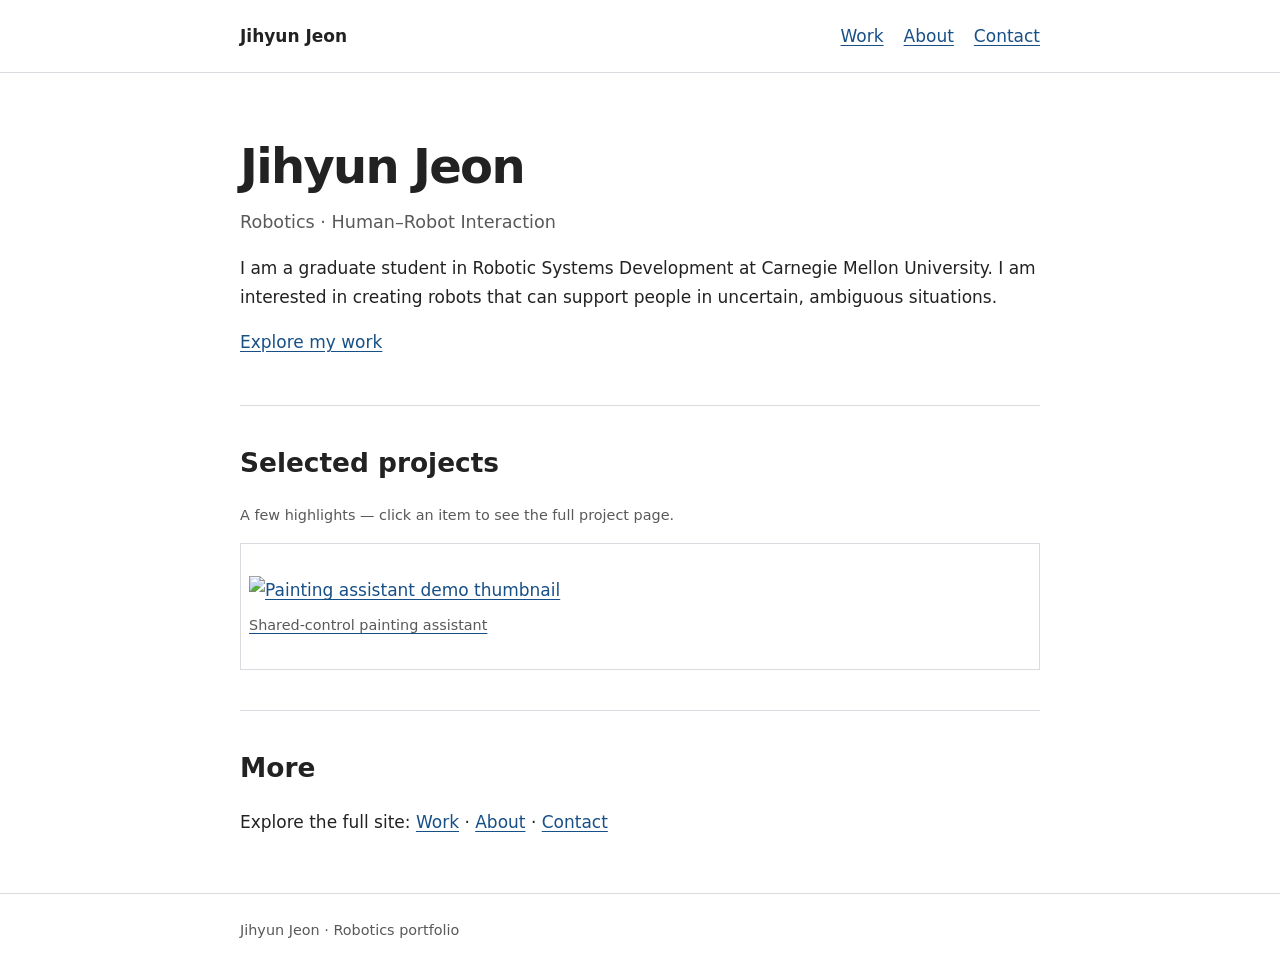
==== index.html @ 4e553314 "init commit" ====
<!doctype html>
<html lang="en">
<head>
  <meta charset="utf-8">
  <meta name="viewport" content="width=device-width, initial-scale=1">
  <title>Jihyun Jeon | Robotics Portfolio</title>
  <meta name="description"
        content="Jihyun Jeon's robotics research and engineering portfolio.">

  <style>
    /* EDIT: Change these colors if desired. */
    :root {
      --text: #222;
      --muted: #595959;
      --link: #174f87;
      --border: #d8dce0;
      --background: #fff;
    }

    * { box-sizing: border-box; }

    html {
      scroll-padding-top: 7rem;
    }

    body {
      margin: 0;
      background: var(--background);
      color: var(--text);
      font-family: system-ui, -apple-system, BlinkMacSystemFont,
                   "Segoe UI", sans-serif;
      font-size: 17px;
      line-height: 1.7;
      overflow-wrap: anywhere;
    }

    a {
      color: var(--link);
      text-underline-offset: 0.2em;
    }

    a:hover { text-decoration-thickness: 2px; }

    :focus-visible {
      outline: 3px solid var(--link);
      outline-offset: 5px;
    }

    .container {
      width: min(100% - 2.5rem, 800px);
      margin-inline: auto;
    }

    .skip-link {
      position: fixed;
      top: -8rem;
      left: 1rem;
      z-index: 20;
      padding: 0.6rem 1rem;
      background: white;
    }

    .skip-link:focus { top: 0.5rem; }

    .site-header {
      position: fixed;
      inset: 0 0 auto;
      z-index: 10;
      background: white;
      border-bottom: 1px solid var(--border);
    }

    .header-inner {
      display: flex;
      align-items: center;
      justify-content: space-between;
      gap: 0.75rem;
      min-height: 4.5rem;
    }

    .home-link {
      color: var(--text);
      font-weight: 650;
      text-decoration: none;
    }

    nav {
      display: flex;
      gap: 1.25rem;
    }

    nav a {
      display: inline-block;
      padding-block: 0.65rem;
    }

    main { padding-top: 4.5rem; }

    .intro { padding-block: 4rem 3rem; }

    h1, h2, h3, h4 {
      line-height: 1.25;
      font-weight: 650;
    }

    h1 {
      margin: 0 0 0.75rem;
      font-size: clamp(2.1rem, 6vw, 3rem);
      letter-spacing: -0.035em;
    }

    h2 {
      margin: 0 0 1.5rem;
      font-size: 1.65rem;
    }

    h3 {
      margin: 0 0 0.5rem;
      font-size: 1.2rem;
    }

    h4 { margin: 1.5rem 0 0.5rem; }

    p { margin: 0 0 1rem; }

    .subtitle, .meta, figcaption {
      color: var(--muted);
    }

    .subtitle { font-size: 1.1rem; }

    .meta {
      font-size: 0.9rem;
      margin-bottom: 0.65rem;
    }

    .section {
      border-top: 1px solid var(--border);
      padding-block: 2.5rem;
    }

    /* Featured projects on the homepage */
    .featured-grid {
      display: grid;
      grid-template-columns: repeat(auto-fit, minmax(200px, 1fr));
      gap: 1rem;
      margin-top: 1rem;
    }

    .feature-card {
      border: 1px solid var(--border);
      padding: 0.5rem;
      background: white;
    }

    .feature-card img, .feature-card video { display:block; width:100%; height:auto; }


    .project + .project {
      margin-top: 2rem;
      padding-top: 2rem;
      border-top: 1px solid var(--border);
    }

    summary {
      color: var(--link);
      cursor: pointer;
      width: fit-content;
      padding-block: 0.5rem;
      text-decoration: underline;
      text-underline-offset: 0.2em;
    }

    details[open] summary { margin-bottom: 0.75rem; }

    .project-body {
      padding-left: 1rem;
      border-left: 2px solid var(--border);
    }

    figure { margin: 1.5rem 0; }

    img {
      display: block;
      max-width: 100%;
      height: auto;
    }

    figcaption {
      margin-top: 0.5rem;
      font-size: 0.9rem;
    }

    .education + .education { margin-top: 1.25rem; }

    footer {
      border-top: 1px solid var(--border);
      padding-block: 1.5rem;
      color: var(--muted);
      font-size: 0.9rem;
    }

    @media (max-width: 480px) {
      .header-inner {
        flex-direction: column;
        align-items: flex-start;
        gap: 0;
        padding-block: 0.5rem;
      }

      nav { gap: 1.5rem; }
      main { padding-top: 7rem; }
      html { scroll-padding-top: 9rem; }
      .intro { padding-block: 2.5rem; }
    }

    @media print {
      .site-header, .skip-link, footer { display: none; }
      main { padding-top: 0; }
      .container { width: 100%; }
      .intro, .section { padding-block: 1rem; }
    }
  </style>
</head>

<body id="home">
  <a class="skip-link" href="#main">Skip to content</a>

  <header class="site-header">
    <div class="container header-inner">
      <!-- Your name is the separate return-to-home link. -->
      <a class="home-link" href="index.html">Jihyun Jeon</a>
      <nav aria-label="Main navigation">
        <a href="work.html">Work</a>
        <a href="about.html">About</a>
        <a href="contact.html">Contact</a>
      </nav>
    </div>
  </header>

  <main id="main" class="container">
    <section class="intro" aria-labelledby="intro-heading">
      <!-- EDIT: Your short introduction. -->
      <h1 id="intro-heading">Jihyun Jeon</h1>
      <p class="subtitle">Robotics · Human–Robot Interaction</p>
      <p>
        I am a graduate student in Robotic Systems Development at
        Carnegie Mellon University. I am interested in creating robots
        that can support people in uncertain, ambiguous situations.
      </p>
      <a href="work.html">Explore my work</a>
    </section>

    <section class="section" aria-labelledby="featured-heading">
      <h2 id="featured-heading">Selected projects</h2>
      <p class="meta">A few highlights — click an item to see the full project page.</p>

      <div class="featured-grid">
        <article class="feature-card">
          <a href="projects/painting-assistant.html">
            <figure>
              <img src="images/painting-assistant/thumb.jpg" alt="Painting assistant demo thumbnail" loading="lazy">
              <figcaption>Shared-control painting assistant</figcaption>
            </figure>
          </a>
        </article>
      </div>
    </section>

    <section class="section" aria-labelledby="more-heading">
      <h2 id="more-heading">More</h2>
      <p>Explore the full site: <a href="work.html">Work</a> · <a href="about.html">About</a> · <a href="contact.html">Contact</a></p>
    </section>
  </main>

  <footer>
    <div class="container">Jihyun Jeon · Robotics portfolio</div>
  </footer>
</body>
</html>
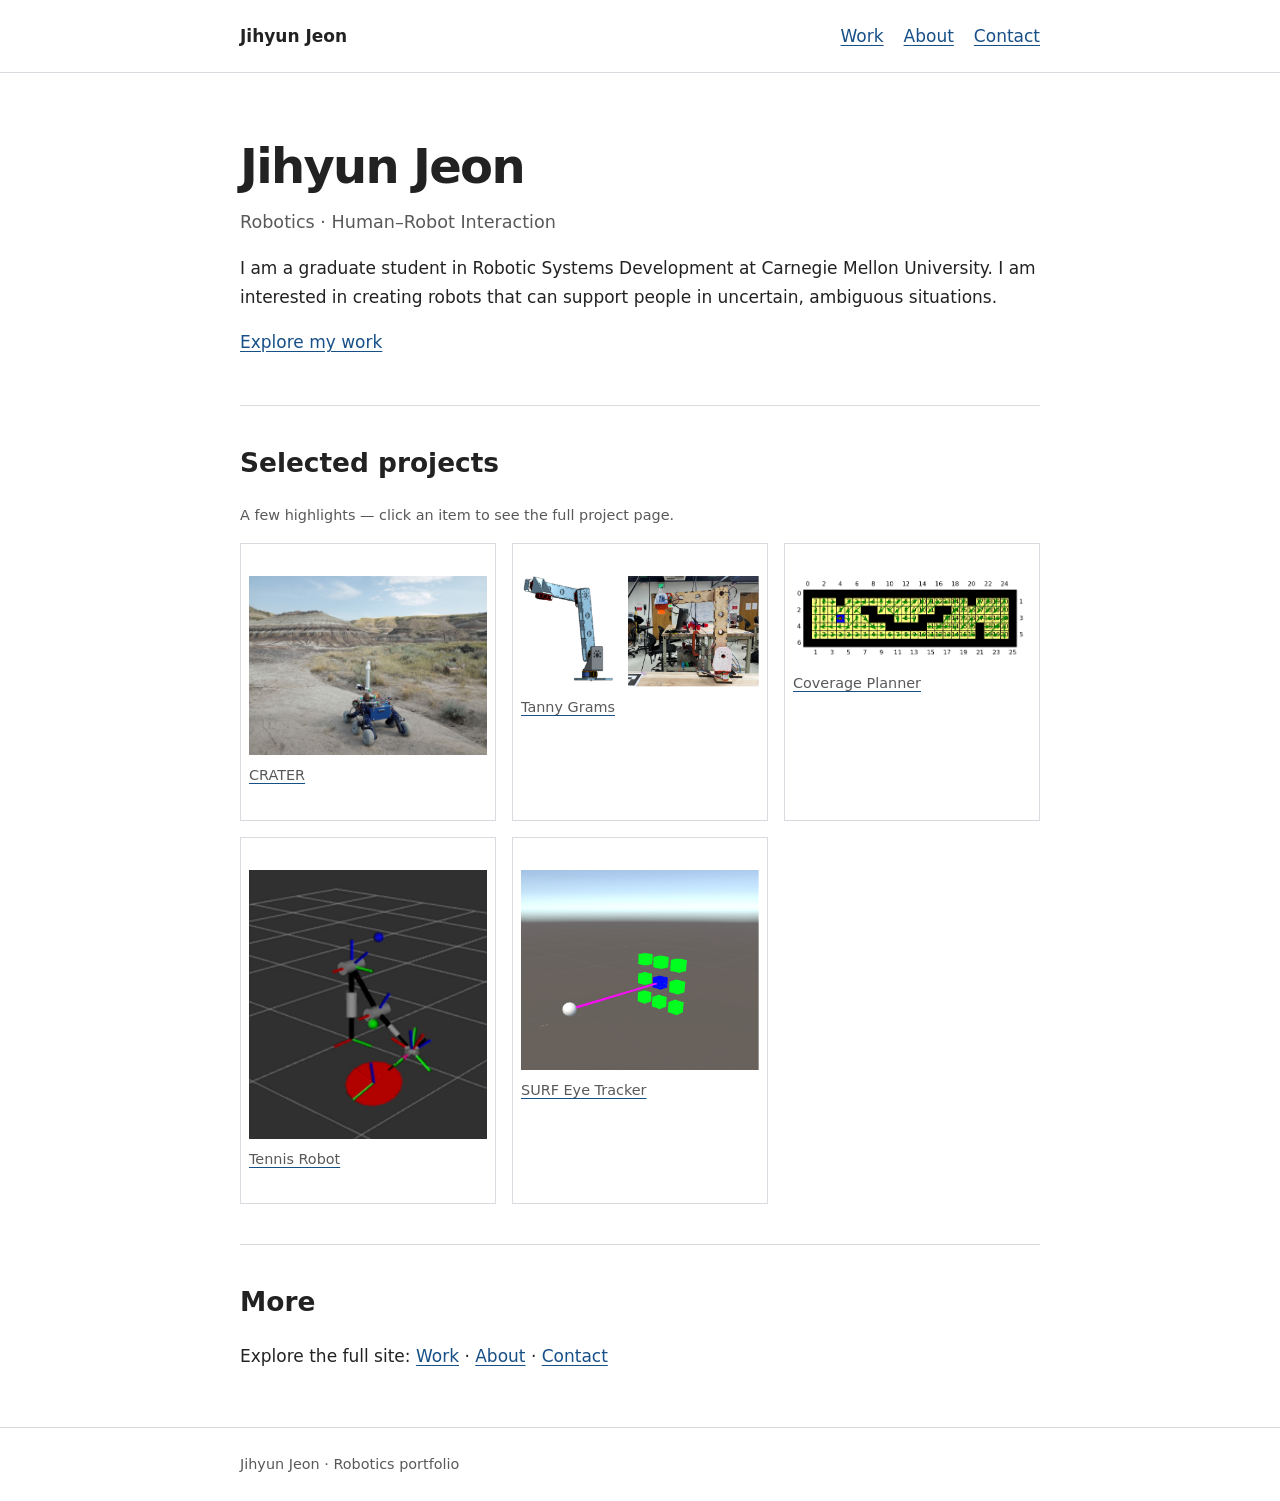
==== commit 304af046: "Added projects" ====
--- a/index.html
+++ b/index.html
@@ -257,10 +257,46 @@
 
       <div class="featured-grid">
         <article class="feature-card">
-          <a href="projects/painting-assistant.html">
-            <figure>
-              <img src="images/painting-assistant/thumb.jpg" alt="Painting assistant demo thumbnail" loading="lazy">
-              <figcaption>Shared-control painting assistant</figcaption>
+          <a href="projects/CRATER.html">
+            <figure>
+              <img src="projects/CRATER/media/thumbnail.jpg" alt="CRATER rover thumbnail" loading="lazy">
+              <figcaption>CRATER</figcaption>
+            </figure>
+          </a>
+        </article>
+
+        <article class="feature-card">
+          <a href="projects/Tanny-Grams.html">
+            <figure>
+              <img src="projects/Tanny%20Grams/Media/thumbnail.png" alt="Tanny Grams thumbnail" loading="lazy">
+              <figcaption>Tanny Grams</figcaption>
+            </figure>
+          </a>
+        </article>
+
+        <article class="feature-card">
+          <a href="projects/coverage-planner.html">
+            <figure>
+              <img src="projects/coverage%20planner/media/thumbnail.png" alt="Coverage planner thumbnail" loading="lazy">
+              <figcaption>Coverage Planner</figcaption>
+            </figure>
+          </a>
+        </article>
+
+        <article class="feature-card">
+          <a href="projects/tennis-robot.html">
+            <figure>
+              <img src="projects/tennis%20robot/media/thumbnail.png" alt="Tennis robot thumbnail" loading="lazy">
+              <figcaption>Tennis Robot</figcaption>
+            </figure>
+          </a>
+        </article>
+
+        <article class="feature-card">
+          <a href="projects/surf.html">
+            <figure>
+              <img src="projects/surf/media/thumbnail.png" alt="SURF eye tracker thumbnail" loading="lazy">
+              <figcaption>SURF Eye Tracker</figcaption>
             </figure>
           </a>
         </article>
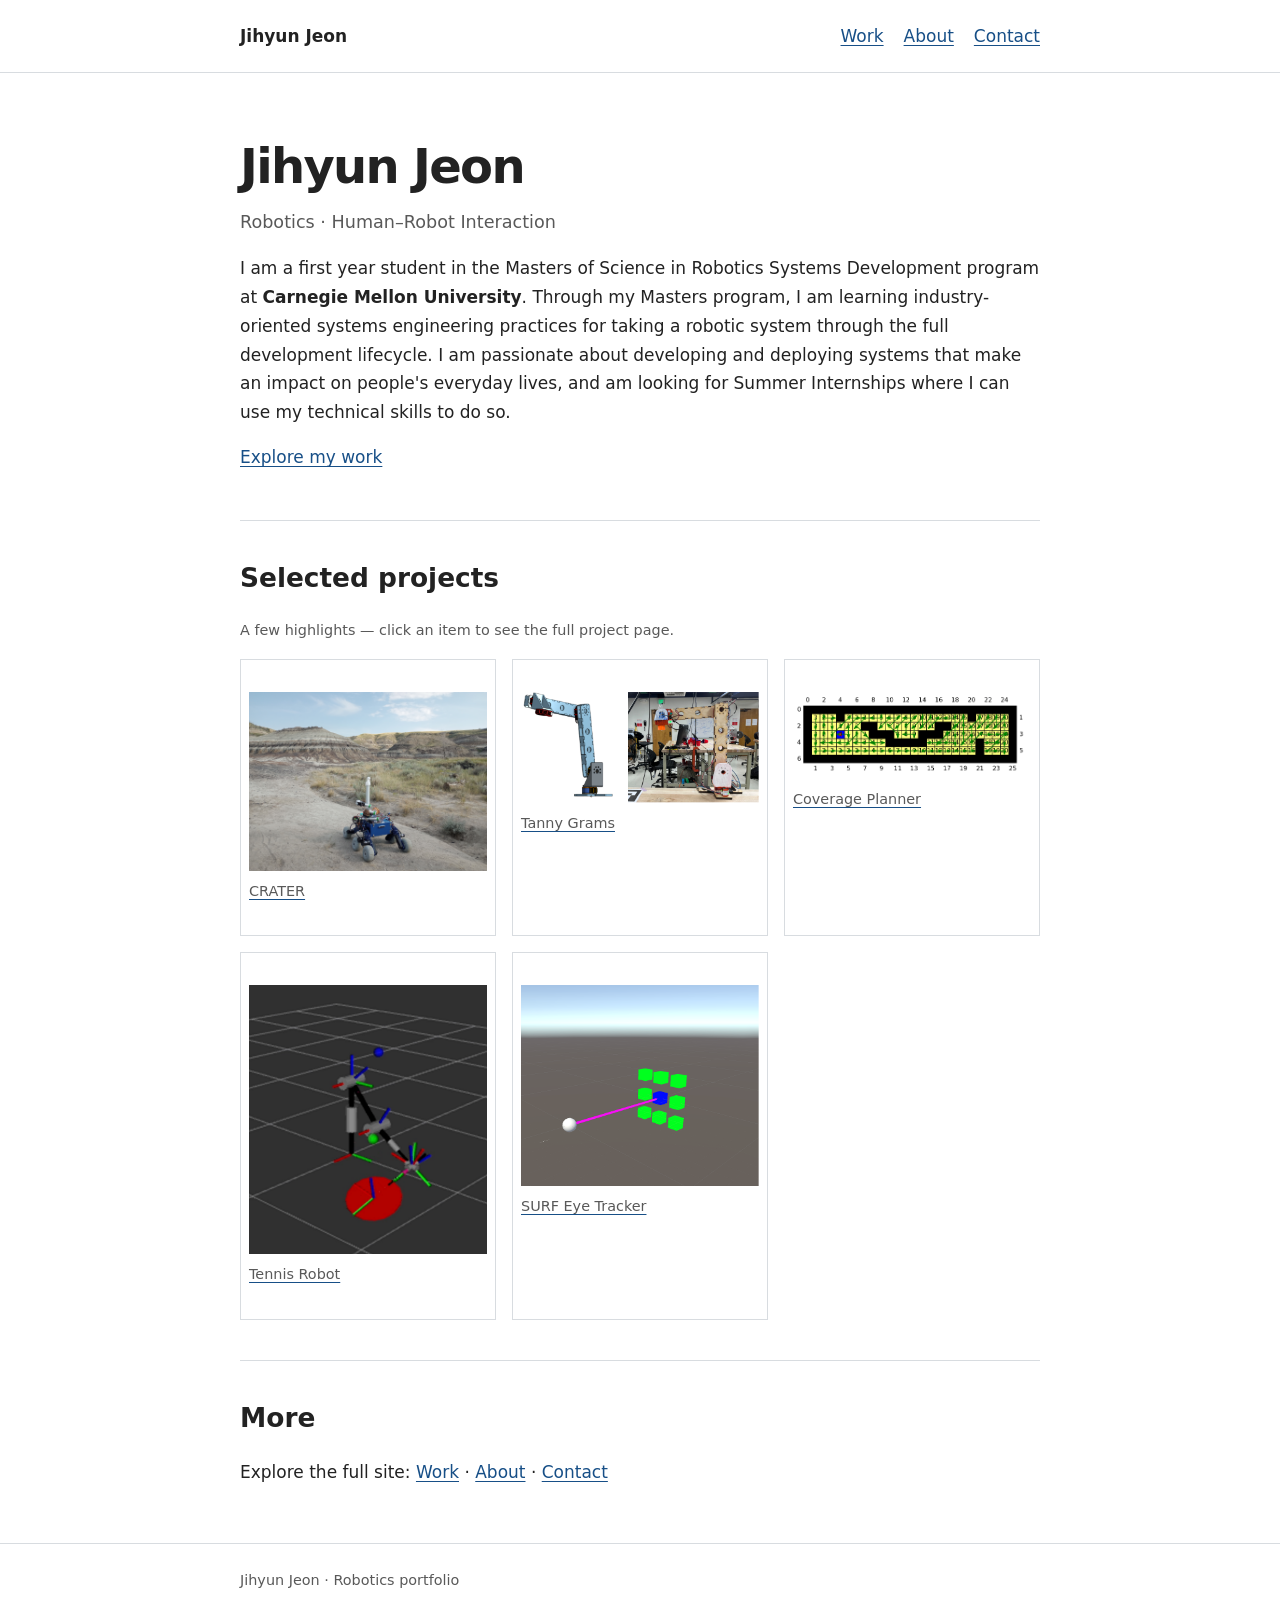
==== commit 5ab4fb04: "Update index.html" ====
--- a/index.html
+++ b/index.html
@@ -244,9 +244,9 @@
       <h1 id="intro-heading">Jihyun Jeon</h1>
       <p class="subtitle">Robotics · Human–Robot Interaction</p>
       <p>
-        I am a graduate student in Robotic Systems Development at
-        Carnegie Mellon University. I am interested in creating robots
-        that can support people in uncertain, ambiguous situations.
+        I am a first year student in the Masters of Science in Robotics Systems Development program at <strong> Carnegie Mellon University</strong>.
+        Through my Masters program, I am learning industry-oriented systems engineering practices for taking a robotic system through the full development lifecycle.
+        I am passionate about developing and deploying systems that make an impact on people's everyday lives, and am looking for Summer Internships where I can use my technical skills to do so.
       </p>
       <a href="work.html">Explore my work</a>
     </section>
@@ -313,4 +313,4 @@
     <div class="container">Jihyun Jeon · Robotics portfolio</div>
   </footer>
 </body>
-</html>+</html>
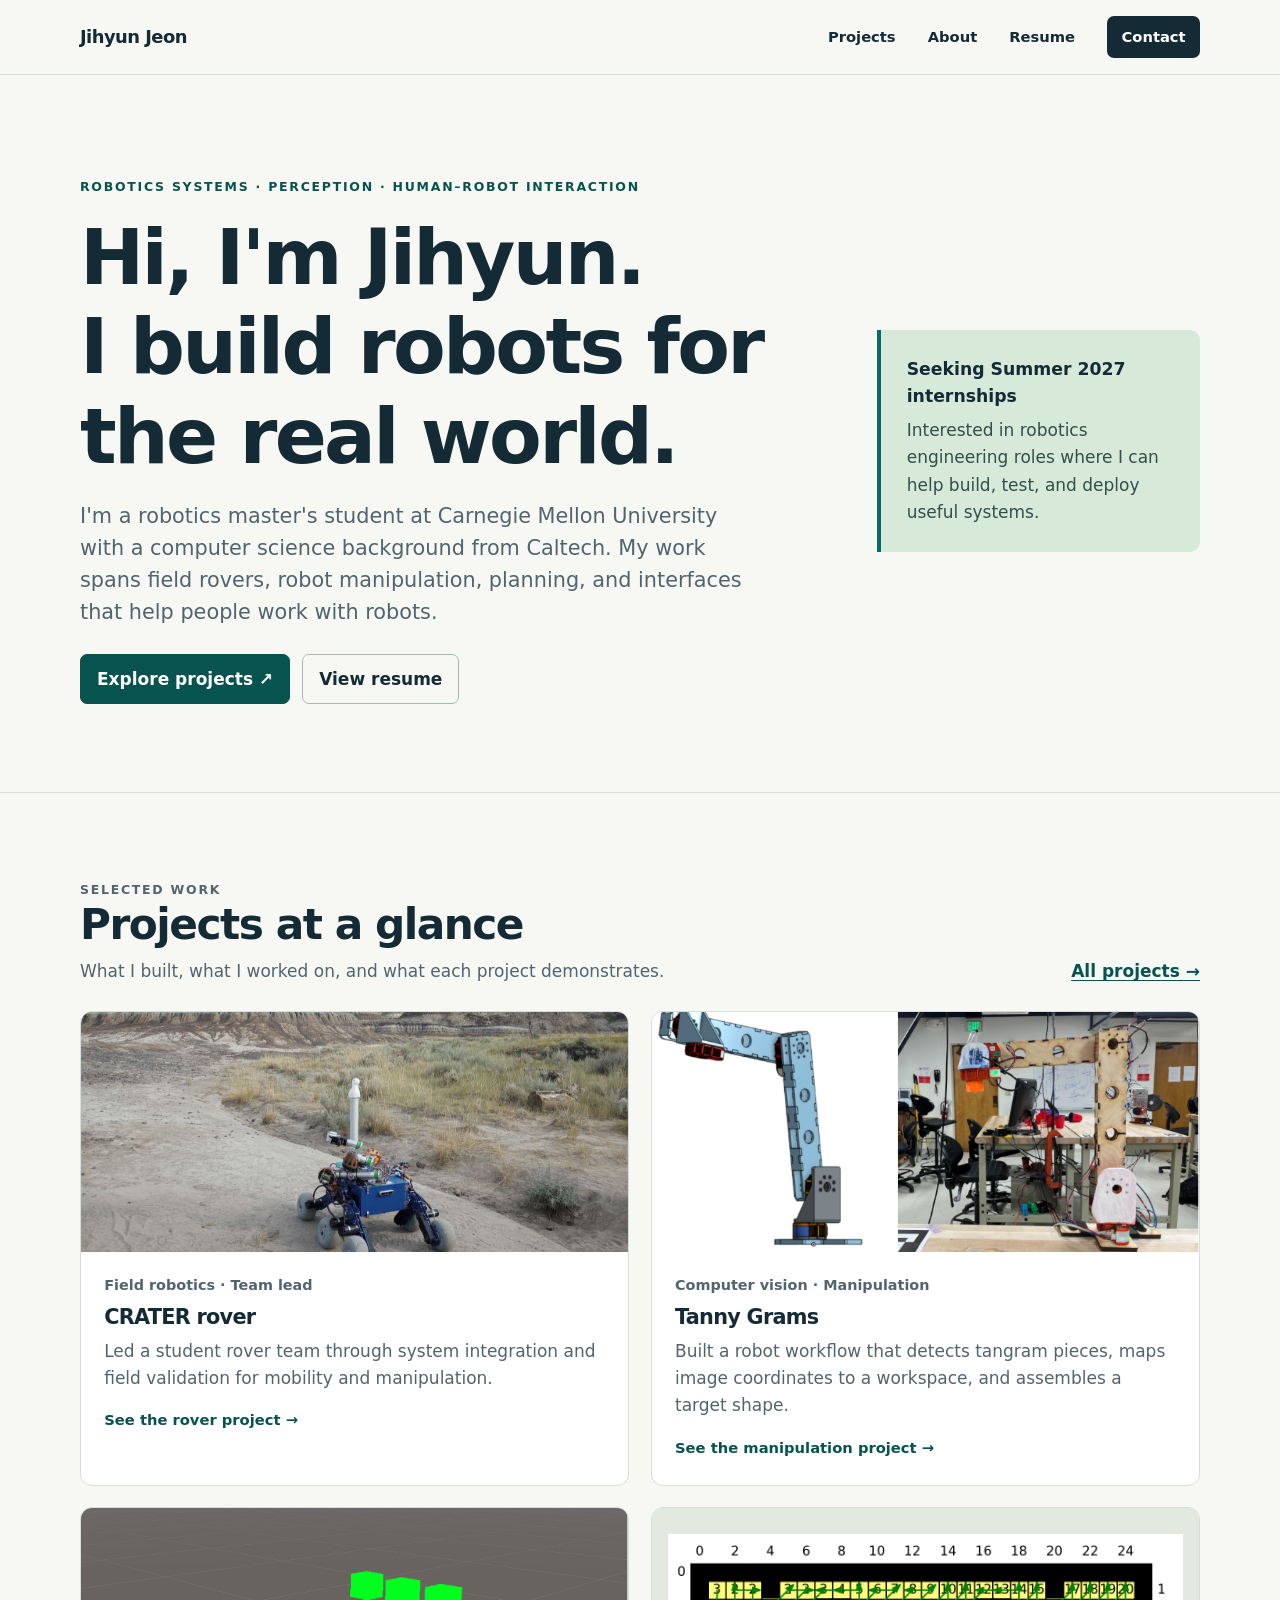
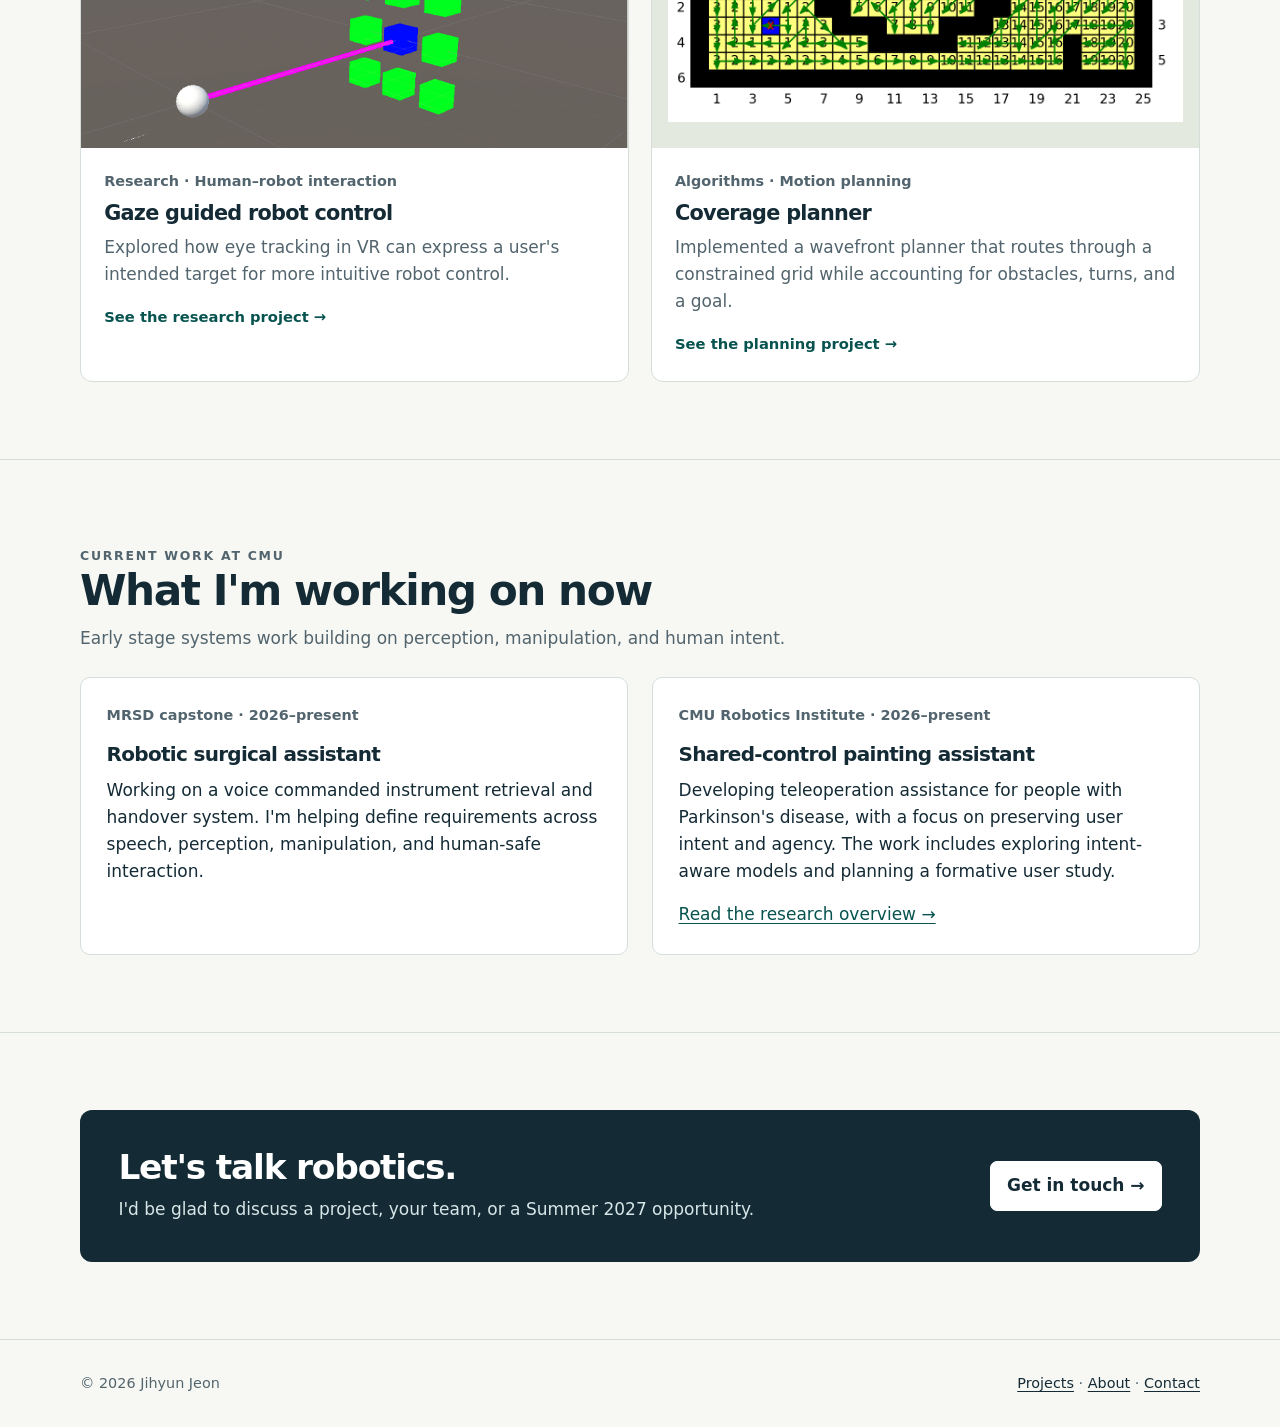
==== commit ff297813: "Refresh robotics portfolio for internship sharing" ====
--- a/index.html
+++ b/index.html
@@ -1,316 +1,96 @@
 <!doctype html>
 <html lang="en">
 <head>
-  <meta charset="utf-8">
-  <meta name="viewport" content="width=device-width, initial-scale=1">
-  <title>Jihyun Jeon | Robotics Portfolio</title>
-  <meta name="description"
-        content="Jihyun Jeon's robotics research and engineering portfolio.">
-
-  <style>
-    /* EDIT: Change these colors if desired. */
-    :root {
-      --text: #222;
-      --muted: #595959;
-      --link: #174f87;
-      --border: #d8dce0;
-      --background: #fff;
-    }
-
-    * { box-sizing: border-box; }
-
-    html {
-      scroll-padding-top: 7rem;
-    }
-
-    body {
-      margin: 0;
-      background: var(--background);
-      color: var(--text);
-      font-family: system-ui, -apple-system, BlinkMacSystemFont,
-                   "Segoe UI", sans-serif;
-      font-size: 17px;
-      line-height: 1.7;
-      overflow-wrap: anywhere;
-    }
-
-    a {
-      color: var(--link);
-      text-underline-offset: 0.2em;
-    }
-
-    a:hover { text-decoration-thickness: 2px; }
-
-    :focus-visible {
-      outline: 3px solid var(--link);
-      outline-offset: 5px;
-    }
-
-    .container {
-      width: min(100% - 2.5rem, 800px);
-      margin-inline: auto;
-    }
-
-    .skip-link {
-      position: fixed;
-      top: -8rem;
-      left: 1rem;
-      z-index: 20;
-      padding: 0.6rem 1rem;
-      background: white;
-    }
-
-    .skip-link:focus { top: 0.5rem; }
-
-    .site-header {
-      position: fixed;
-      inset: 0 0 auto;
-      z-index: 10;
-      background: white;
-      border-bottom: 1px solid var(--border);
-    }
-
-    .header-inner {
-      display: flex;
-      align-items: center;
-      justify-content: space-between;
-      gap: 0.75rem;
-      min-height: 4.5rem;
-    }
-
-    .home-link {
-      color: var(--text);
-      font-weight: 650;
-      text-decoration: none;
-    }
-
-    nav {
-      display: flex;
-      gap: 1.25rem;
-    }
-
-    nav a {
-      display: inline-block;
-      padding-block: 0.65rem;
-    }
-
-    main { padding-top: 4.5rem; }
-
-    .intro { padding-block: 4rem 3rem; }
-
-    h1, h2, h3, h4 {
-      line-height: 1.25;
-      font-weight: 650;
-    }
-
-    h1 {
-      margin: 0 0 0.75rem;
-      font-size: clamp(2.1rem, 6vw, 3rem);
-      letter-spacing: -0.035em;
-    }
-
-    h2 {
-      margin: 0 0 1.5rem;
-      font-size: 1.65rem;
-    }
-
-    h3 {
-      margin: 0 0 0.5rem;
-      font-size: 1.2rem;
-    }
-
-    h4 { margin: 1.5rem 0 0.5rem; }
-
-    p { margin: 0 0 1rem; }
-
-    .subtitle, .meta, figcaption {
-      color: var(--muted);
-    }
-
-    .subtitle { font-size: 1.1rem; }
-
-    .meta {
-      font-size: 0.9rem;
-      margin-bottom: 0.65rem;
-    }
-
-    .section {
-      border-top: 1px solid var(--border);
-      padding-block: 2.5rem;
-    }
-
-    /* Featured projects on the homepage */
-    .featured-grid {
-      display: grid;
-      grid-template-columns: repeat(auto-fit, minmax(200px, 1fr));
-      gap: 1rem;
-      margin-top: 1rem;
-    }
-
-    .feature-card {
-      border: 1px solid var(--border);
-      padding: 0.5rem;
-      background: white;
-    }
-
-    .feature-card img, .feature-card video { display:block; width:100%; height:auto; }
-
-
-    .project + .project {
-      margin-top: 2rem;
-      padding-top: 2rem;
-      border-top: 1px solid var(--border);
-    }
-
-    summary {
-      color: var(--link);
-      cursor: pointer;
-      width: fit-content;
-      padding-block: 0.5rem;
-      text-decoration: underline;
-      text-underline-offset: 0.2em;
-    }
-
-    details[open] summary { margin-bottom: 0.75rem; }
-
-    .project-body {
-      padding-left: 1rem;
-      border-left: 2px solid var(--border);
-    }
-
-    figure { margin: 1.5rem 0; }
-
-    img {
-      display: block;
-      max-width: 100%;
-      height: auto;
-    }
-
-    figcaption {
-      margin-top: 0.5rem;
-      font-size: 0.9rem;
-    }
-
-    .education + .education { margin-top: 1.25rem; }
-
-    footer {
-      border-top: 1px solid var(--border);
-      padding-block: 1.5rem;
-      color: var(--muted);
-      font-size: 0.9rem;
-    }
-
-    @media (max-width: 480px) {
-      .header-inner {
-        flex-direction: column;
-        align-items: flex-start;
-        gap: 0;
-        padding-block: 0.5rem;
-      }
-
-      nav { gap: 1.5rem; }
-      main { padding-top: 7rem; }
-      html { scroll-padding-top: 9rem; }
-      .intro { padding-block: 2.5rem; }
-    }
-
-    @media print {
-      .site-header, .skip-link, footer { display: none; }
-      main { padding-top: 0; }
-      .container { width: 100%; }
-      .intro, .section { padding-block: 1rem; }
-    }
-  </style>
+<meta charset="utf-8">
+<meta name="viewport" content="width=device-width, initial-scale=1">
+<title>Robotics Engineer | Jihyun Jeon</title>
+<meta name="description" content="Jihyun Jeon's robotics portfolio: rover systems, manipulation, planning, and human-robot interaction. Seeking a Summer 2027 internship.">
+<meta property="og:type" content="website">
+<meta property="og:title" content="Jihyun Jeon | Robotics Engineer">
+<meta property="og:description" content="Rover systems, manipulation, planning, and human–robot interaction. Seeking a Summer 2027 robotics internship.">
+<meta property="og:url" content="https://jihyunje.github.io/">
+<meta property="og:image" content="https://jihyunje.github.io/assets/images/crater-rover.jpg">
+<meta name="twitter:card" content="summary_large_image">
+<link rel="icon" href="assets/favicon.svg" type="image/svg+xml">
+<link rel="stylesheet" href="assets/site.css">
 </head>
-
-<body id="home">
-  <a class="skip-link" href="#main">Skip to content</a>
-
-  <header class="site-header">
-    <div class="container header-inner">
-      <!-- Your name is the separate return-to-home link. -->
-      <a class="home-link" href="index.html">Jihyun Jeon</a>
-      <nav aria-label="Main navigation">
-        <a href="work.html">Work</a>
-        <a href="about.html">About</a>
-        <a href="contact.html">Contact</a>
-      </nav>
-    </div>
-  </header>
-
-  <main id="main" class="container">
-    <section class="intro" aria-labelledby="intro-heading">
-      <!-- EDIT: Your short introduction. -->
-      <h1 id="intro-heading">Jihyun Jeon</h1>
-      <p class="subtitle">Robotics · Human–Robot Interaction</p>
-      <p>
-        I am a first year student in the Masters of Science in Robotics Systems Development program at <strong> Carnegie Mellon University</strong>.
-        Through my Masters program, I am learning industry-oriented systems engineering practices for taking a robotic system through the full development lifecycle.
-        I am passionate about developing and deploying systems that make an impact on people's everyday lives, and am looking for Summer Internships where I can use my technical skills to do so.
-      </p>
-      <a href="work.html">Explore my work</a>
-    </section>
-
-    <section class="section" aria-labelledby="featured-heading">
-      <h2 id="featured-heading">Selected projects</h2>
-      <p class="meta">A few highlights — click an item to see the full project page.</p>
-
-      <div class="featured-grid">
-        <article class="feature-card">
-          <a href="projects/CRATER.html">
-            <figure>
-              <img src="projects/CRATER/media/thumbnail.jpg" alt="CRATER rover thumbnail" loading="lazy">
-              <figcaption>CRATER</figcaption>
-            </figure>
-          </a>
-        </article>
-
-        <article class="feature-card">
-          <a href="projects/Tanny-Grams.html">
-            <figure>
-              <img src="projects/Tanny%20Grams/Media/thumbnail.png" alt="Tanny Grams thumbnail" loading="lazy">
-              <figcaption>Tanny Grams</figcaption>
-            </figure>
-          </a>
-        </article>
-
-        <article class="feature-card">
-          <a href="projects/coverage-planner.html">
-            <figure>
-              <img src="projects/coverage%20planner/media/thumbnail.png" alt="Coverage planner thumbnail" loading="lazy">
-              <figcaption>Coverage Planner</figcaption>
-            </figure>
-          </a>
-        </article>
-
-        <article class="feature-card">
-          <a href="projects/tennis-robot.html">
-            <figure>
-              <img src="projects/tennis%20robot/media/thumbnail.png" alt="Tennis robot thumbnail" loading="lazy">
-              <figcaption>Tennis Robot</figcaption>
-            </figure>
-          </a>
-        </article>
-
-        <article class="feature-card">
-          <a href="projects/surf.html">
-            <figure>
-              <img src="projects/surf/media/thumbnail.png" alt="SURF eye tracker thumbnail" loading="lazy">
-              <figcaption>SURF Eye Tracker</figcaption>
-            </figure>
-          </a>
-        </article>
-      </div>
-    </section>
-
-    <section class="section" aria-labelledby="more-heading">
-      <h2 id="more-heading">More</h2>
-      <p>Explore the full site: <a href="work.html">Work</a> · <a href="about.html">About</a> · <a href="contact.html">Contact</a></p>
-    </section>
-  </main>
-
-  <footer>
-    <div class="container">Jihyun Jeon · Robotics portfolio</div>
-  </footer>
+<body>
+<a class="skip-link" href="#main">Skip to content</a><header class="site-header"><div class="container header-inner">
+<a class="home-link" href="index.html">Jihyun Jeon</a><nav aria-label="Main navigation"><a href="work.html">Projects</a><a href="about.html">About</a><a href="resume.html">Resume</a><a class="nav-cta" href="contact.html">Contact</a></nav>
+</div></header><main id="main">
+<section class="hero"><div class="container hero-grid">
+<div>
+<p class="eyebrow">Robotics systems · Perception · Human–robot interaction</p>
+<h1>Hi, I'm Jihyun.<br>I build robots for the real world.</h1>
+<p class="lead">I'm a robotics master's student at Carnegie Mellon University with a computer science background from Caltech. My work spans field rovers, robot manipulation, planning, and interfaces that help people work with robots.</p>
+<div class="button-row">
+<a class="button" href="work.html">Explore projects ↗</a><a class="button secondary" href="resume.html">View resume</a>
+</div>
+</div>
+<aside class="hero-note" aria-label="Internship availability"><strong>Seeking Summer 2027 internships</strong><p>Interested in robotics engineering roles where I can help build, test, and deploy useful systems.</p></aside>
+</div></section>
+<section class="section"><div class="container">
+<div class="section-heading">
+<div>
+<p class="eyebrow">Selected work</p>
+<h2>Projects at a glance</h2>
+<p>What I built, what I worked on, and what each project demonstrates.</p>
+</div>
+<a class="text-link" href="work.html">All projects →</a>
+</div>
+<div class="project-grid">
+<article class="project-card"><a href="projects/CRATER.html"><div class="card-media">
+<img class="rover" src="assets/images/crater-rover.jpg" alt="CRATER rover during field testing" loading="lazy">
+</div>
+<div class="card-body">
+<p class="meta">Field robotics · Team lead</p>
+<h3>CRATER rover</h3>
+<p>Led a student rover team through system integration and field validation for mobility and manipulation.</p>
+<span class="card-link">See the rover project →</span>
+</div></a></article>
+<article class="project-card"><a href="projects/Tanny-Grams.html"><div class="card-media">
+<img class="" src="projects/Tanny%20Grams/Media/thumbnail.png" alt="Tangram robot design and physical prototype" loading="lazy">
+</div>
+<div class="card-body">
+<p class="meta">Computer vision · Manipulation</p>
+<h3>Tanny Grams</h3>
+<p>Built a robot workflow that detects tangram pieces, maps image coordinates to a workspace, and assembles a target shape.</p>
+<span class="card-link">See the manipulation project →</span>
+</div></a></article>
+<article class="project-card"><a href="projects/surf.html"><div class="card-media">
+<img class="eye" src="projects/surf/media/thumbnail.png" alt="VR gaze interface pointing toward a target" loading="lazy">
+</div>
+<div class="card-body">
+<p class="meta">Research · Human–robot interaction</p>
+<h3>Gaze guided robot control</h3>
+<p>Explored how eye tracking in VR can express a user's intended target for more intuitive robot control.</p>
+<span class="card-link">See the research project →</span>
+</div></a></article>
+<article class="project-card"><a href="projects/coverage-planner.html"><div class="card-media">
+<img class="planner" src="projects/coverage%20planner/media/thumbnail.png" alt="Grid coverage path with obstacles and directional arrows" loading="lazy">
+</div>
+<div class="card-body">
+<p class="meta">Algorithms · Motion planning</p>
+<h3>Coverage planner</h3>
+<p>Implemented a wavefront planner that routes through a constrained grid while accounting for obstacles, turns, and a goal.</p>
+<span class="card-link">See the planning project →</span>
+</div></a></article>
+</div>
+</div></section>
+<section class="section"><div class="container">
+<div class="section-heading"><div><p class="eyebrow">Current work at CMU</p><h2>What I'm working on now</h2><p>Early stage systems work building on perception, manipulation, and human intent.</p></div></div>
+<div class="info-grid">
+<div class="info-box"><p class="meta">MRSD capstone · 2026–present</p><h2>Robotic surgical assistant</h2><p>Working on a voice commanded instrument retrieval and handover system. I'm helping define requirements across speech, perception, manipulation, and human-safe interaction.</p></div>
+<div class="info-box"><p class="meta">CMU Robotics Institute · 2026–present</p><h2>Shared-control painting assistant</h2><p>Developing teleoperation assistance for people with Parkinson's disease, with a focus on preserving user intent and agency. The work includes exploring intent-aware models and planning a formative user study.</p><p><a href="projects/painting-assistant.html">Read the research overview →</a></p></div>
+</div></div></section>
+<section class="section"><div class="container"><div class="callout">
+<div>
+<h2>Let's talk robotics.</h2>
+<p>I'd be glad to discuss a project, your team, or a Summer 2027 opportunity.</p>
+</div>
+<a class="button" href="contact.html">Get in touch →</a>
+</div></div></section></main><footer class="site-footer"><div class="container footer-inner">
+<span>© 2026 Jihyun Jeon</span><span><a href="work.html">Projects</a> · <a href="about.html">About</a> · <a href="contact.html">Contact</a></span>
+</div></footer>
 </body>
 </html>
--- a/assets/site.css
+++ b/assets/site.css
@@ -0,0 +1,164 @@
+:root {
+  color-scheme: light;
+  --ink: #142b36;
+  --muted: #52646d;
+  --line: #d5deda;
+  --paper: #f7f8f4;
+  --white: #ffffff;
+  --accent: #086b66;
+  --accent-dark: #07534f;
+  --warm: #d7e9d9;
+  --shadow: 0 14px 36px rgba(20, 43, 54, .08);
+}
+
+* { box-sizing: border-box; }
+html { scroll-behavior: smooth; scroll-padding-top: 6rem; }
+body { margin: 0; background: var(--paper); color: var(--ink); font: 17px/1.6 system-ui, -apple-system, BlinkMacSystemFont, "Segoe UI", sans-serif; }
+img, video { display: block; max-width: 100%; }
+a { color: var(--accent-dark); text-underline-offset: .2em; }
+a:hover { color: var(--accent); }
+:focus-visible { outline: 3px solid var(--accent); outline-offset: 4px; }
+.container { width: min(100% - 3rem, 1120px); margin-inline: auto; }
+.narrow { max-width: 760px; }
+.skip-link { position: fixed; left: 1rem; top: -5rem; z-index: 30; padding: .6rem 1rem; background: white; }
+.skip-link:focus { top: 1rem; }
+.site-header { position: sticky; top: 0; z-index: 20; background: rgba(247, 248, 244, .96); border-bottom: 1px solid var(--line); backdrop-filter: blur(12px); }
+.header-inner { min-height: 74px; display: flex; align-items: center; justify-content: space-between; gap: 1.5rem; }
+.home-link { color: var(--ink); text-decoration: none; font-weight: 800; letter-spacing: -.03em; font-size: 1.12rem; white-space: nowrap; }
+.site-header nav { display: flex; align-items: center; gap: clamp(.8rem, 2.5vw, 2rem); }
+.site-header nav a { color: var(--ink); text-decoration: none; font-size: .92rem; font-weight: 650; white-space: nowrap; }
+.site-header nav a:hover, .site-header nav a[aria-current="page"] { color: var(--accent); }
+.site-header nav .nav-cta { padding: .55rem .9rem; background: var(--ink); color: white; border-radius: 7px; }
+.site-header nav .nav-cta:hover { background: var(--accent-dark); color: white; }
+main { min-height: calc(100vh - 165px); }
+h1, h2, h3 { line-height: 1.16; letter-spacing: -.035em; }
+h1 { font-size: clamp(2.8rem, 6vw, 5.2rem); margin: 0 0 1.2rem; }
+h2 { font-size: clamp(1.9rem, 3.3vw, 2.65rem); margin: 0; }
+h3 { font-size: 1.3rem; margin: 0 0 .6rem; }
+p { margin: 0 0 1rem; }
+.eyebrow { color: var(--accent-dark); font-size: .78rem; text-transform: uppercase; font-weight: 800; letter-spacing: .14em; margin-bottom: 1rem; }
+.lead { color: var(--muted); font-size: clamp(1.08rem, 1.8vw, 1.3rem); line-height: 1.55; }
+.meta { color: var(--muted); font-size: .9rem; font-weight: 600; }
+.button-row { display: flex; flex-wrap: wrap; gap: .75rem; margin-top: 1.6rem; }
+.button { display: inline-flex; align-items: center; justify-content: center; gap: .45rem; min-height: 46px; padding: .65rem 1rem; background: var(--accent-dark); color: white; border: 1px solid var(--accent-dark); border-radius: 7px; font-weight: 700; text-decoration: none; }
+.button:hover { background: var(--ink); border-color: var(--ink); color: white; }
+.button.secondary { background: transparent; color: var(--ink); border-color: #a8b8b1; }
+.button.secondary:hover { background: white; color: var(--accent-dark); }
+.hero { padding: clamp(3.7rem, 8vw, 7rem) 0 clamp(3.2rem, 7vw, 5.5rem); }
+.hero-grid { display: grid; grid-template-columns: minmax(0, 1.45fr) minmax(270px, .65fr); gap: clamp(2rem, 6vw, 5rem); align-items: center; }
+.hero .lead { max-width: 680px; }
+.hero-note { padding: 1.6rem; background: var(--warm); border-left: 4px solid var(--accent); border-radius: 0 10px 10px 0; }
+.hero-note strong { display: block; font-size: 1.08rem; margin-bottom: .4rem; }
+.hero-note p { color: #344f4b; margin: 0; }
+.section { padding: clamp(3.2rem, 6vw, 5.5rem) 0; border-top: 1px solid var(--line); }
+.section-heading { display: flex; align-items: end; justify-content: space-between; gap: 1rem; margin-bottom: 1.6rem; }
+.section-heading p { color: var(--muted); margin: .6rem 0 0; }
+.text-link { white-space: nowrap; font-weight: 700; }
+.project-grid { display: grid; grid-template-columns: repeat(2, minmax(0, 1fr)); gap: 1.35rem; }
+.project-card { overflow: hidden; background: white; border: 1px solid var(--line); border-radius: 12px; transition: transform .18s, box-shadow .18s; }
+.project-card:hover { transform: translateY(-3px); box-shadow: var(--shadow); }
+.project-card > a { display: block; color: inherit; text-decoration: none; height: 100%; }
+.project-card img { width: 100%; height: 240px; object-fit: cover; background: #e6ece8; }
+.card-media { position: relative; height: 240px; overflow: hidden; background: #e6ece8; }
+.card-media img { height: 100%; }
+.project-card img.rover { object-position: center 75%; }
+.project-card img.planner { object-fit: contain; padding: 1rem; background: #e4e9e0; }
+.project-card img.eye { object-position: center 58%; }
+.project-card img.tennis { object-position: center 43%; }
+.card-body { padding: 1.35rem 1.45rem 1.5rem; }
+.card-body .meta { margin: 0 0 .5rem; }
+.card-body h3 { margin: 0 0 .55rem; }
+.card-body p { color: var(--muted); margin: 0 0 .9rem; }
+.card-link { color: var(--accent-dark); font-weight: 750; font-size: .92rem; }
+.project-card:hover .card-link { text-decoration: underline; }
+.callout { display: flex; align-items: center; justify-content: space-between; gap: 1.5rem; padding: clamp(1.5rem, 4vw, 2.4rem); background: var(--ink); color: white; border-radius: 12px; }
+.callout h2 { font-size: clamp(1.5rem, 2.8vw, 2.15rem); }
+.callout p { color: #d7e6e7; margin: .5rem 0 0; }
+.callout .button { flex: 0 0 auto; background: white; color: var(--ink); border-color: white; }
+.callout .button:hover { background: var(--warm); }
+.page-intro { padding: clamp(3rem, 6vw, 5rem) 0 2.2rem; }
+.page-intro .lead { max-width: 790px; margin-bottom: 0; }
+.about-page .page-intro { padding-bottom: 1.25rem; }
+.about-page .section { padding-block: 2rem; }
+.work-grid { padding-bottom: 5rem; }
+.prose { max-width: 760px; }
+.prose h2 { font-size: 1.55rem; margin: 2.4rem 0 .8rem; }
+.prose h3 { font-size: 1.1rem; margin: 1.8rem 0 .55rem; }
+.prose p, .prose li { color: #354b54; }
+.prose ul { padding-left: 1.35rem; }
+.info-grid { display: grid; grid-template-columns: repeat(2, minmax(0, 1fr)); gap: 1.5rem; }
+.info-box { padding: 1.6rem; background: white; border: 1px solid var(--line); border-radius: 10px; }
+.info-box h2 { font-size: 1.25rem; margin-bottom: .65rem; }
+.info-box p:last-child { margin-bottom: 0; }
+.resume-intro { padding-bottom: 2.8rem; }
+.resume-intro h1 { margin-bottom: .35rem; }
+.resume-intro .lead { margin-bottom: .5rem; }
+.resume-content { max-width: 940px; padding-bottom: 5rem; }
+.resume-section { display: grid; grid-template-columns: 180px minmax(0, 1fr); gap: 0 1.5rem; border-top: 1px solid var(--line); padding: 2rem 0; }
+.resume-section h2 { grid-row: 1 / span 20; font-size: 1.18rem; letter-spacing: -.02em; color: var(--accent-dark); }
+.resume-section > p, .resume-entry { grid-column: 2; }
+.resume-section > p { color: #354b54; }
+.resume-entry + .resume-entry { margin-top: 1.4rem; }
+.resume-entry-head { display: flex; justify-content: space-between; align-items: baseline; gap: 1rem; }
+.resume-entry-head h3 { font-size: 1.08rem; margin: 0; }
+.resume-entry-head span { flex: 0 0 auto; color: var(--muted); font-size: .88rem; font-weight: 650; }
+.resume-entry p { color: #354b54; margin: .2rem 0 0; }
+.resume-entry ul { color: #354b54; margin: .45rem 0 0; padding-left: 1.2rem; }
+.resume-entry li { padding-left: .15rem; margin: .25rem 0; }
+.contact-form { display: grid; gap: 1rem; max-width: 680px; }
+.contact-form label { display: grid; gap: .35rem; font-weight: 650; }
+.contact-form input, .contact-form textarea { font: inherit; padding: .75rem .9rem; border: 1px solid #aebdb6; background: white; border-radius: 7px; color: var(--ink); width: 100%; }
+.contact-form textarea { min-height: 150px; resize: vertical; }
+.contact-form button { width: fit-content; cursor: pointer; font: inherit; }
+.site-footer { border-top: 1px solid var(--line); padding: 2rem 0; color: var(--muted); font-size: .9rem; }
+.footer-inner { display: flex; justify-content: space-between; gap: 1rem; flex-wrap: wrap; }
+.footer-inner a { color: var(--ink); }
+
+/* Project pages */
+.project-hero { padding: clamp(2.8rem, 6vw, 5rem) 0 2.4rem; }
+.project-hero h1 { font-size: clamp(2.7rem, 5vw, 4.4rem); max-width: 850px; }
+.project-hero .lead { max-width: 800px; }
+.project-feature { margin: 0 0 2.6rem; overflow: hidden; background: white; border: 1px solid var(--line); border-radius: 12px; }
+.project-feature video { width: 100%; aspect-ratio: 16 / 9; max-height: 620px; object-fit: contain; background: #182125; }
+.project-feature p { margin: 0; padding: .7rem 1rem; color: var(--muted); font-size: .9rem; }
+.project-content { display: grid; grid-template-columns: minmax(0, 1.55fr) minmax(240px, .7fr); gap: clamp(2rem, 5vw, 4rem); align-items: start; padding: 2.6rem 0 4rem; border-top: 1px solid var(--line); }
+.project-content h2 { font-size: 1.55rem; margin-bottom: 1rem; }
+.project-content h3 { font-size: 1.05rem; margin: 1.6rem 0 .4rem; }
+.project-content p { color: #354b54; }
+.project-aside { background: white; border: 1px solid var(--line); padding: 1.5rem; border-radius: 10px; }
+.project-aside h2 { font-size: 1.15rem; }
+.project-aside ul { margin: 0; padding-left: 1.2rem; }
+.project-aside li { margin: .45rem 0; }
+.project-media { padding-bottom: 4rem; }
+.project-media h2 { margin-bottom: 1.4rem; }
+.media-grid { display: grid; grid-template-columns: repeat(2, minmax(0, 1fr)); gap: 1.3rem; }
+.media-grid figure { margin: 0; background: white; border: 1px solid var(--line); border-radius: 10px; overflow: hidden; }
+.media-grid img { width: 100%; height: 290px; object-fit: contain; background: #e8ece9; }
+.media-grid .video-wrap { aspect-ratio: 16 / 9; background: #1d2529; }
+.media-grid iframe, .media-grid video { display: block; width: 100%; height: 100%; border: 0; }
+.media-grid figcaption { padding: .8rem 1rem 1rem; color: var(--muted); font-size: .9rem; }
+.project-more { margin: 0 0 4rem; border: 1px solid var(--line); border-radius: 10px; background: white; }
+.project-more summary { cursor: pointer; padding: 1rem 1.3rem; font-weight: 700; color: var(--accent-dark); }
+.project-more .media-grid { padding: 0 1.3rem 1.3rem; }
+.back-link { display: inline-block; margin-bottom: 3rem; font-weight: 700; }
+
+@media (max-width: 760px) {
+  .hero-grid, .project-content { grid-template-columns: 1fr; }
+  .hero-note { max-width: 600px; }
+  .project-grid, .media-grid, .info-grid { grid-template-columns: 1fr; }
+  .callout { align-items: start; flex-direction: column; }
+  .resume-section { display: block; }
+  .resume-section h2 { margin-bottom: 1.2rem; }
+  .resume-entry-head { display: block; }
+  .resume-entry-head span { display: block; margin-top: .2rem; }
+}
+@media (max-width: 520px) {
+  .container { width: min(100% - 2rem, 1120px); }
+  .header-inner { min-height: auto; padding: .75rem 0; align-items: start; flex-direction: column; gap: .45rem; }
+  .site-header nav { width: 100%; justify-content: space-between; gap: .5rem; }
+  .site-header nav a { font-size: .83rem; }
+  .site-header nav .nav-cta { padding: .35rem .55rem; }
+  .section-heading { align-items: start; flex-direction: column; }
+  .card-media { height: 210px; }
+}
+@media (prefers-reduced-motion: reduce) { html { scroll-behavior: auto; } .project-card { transition: none; } }
